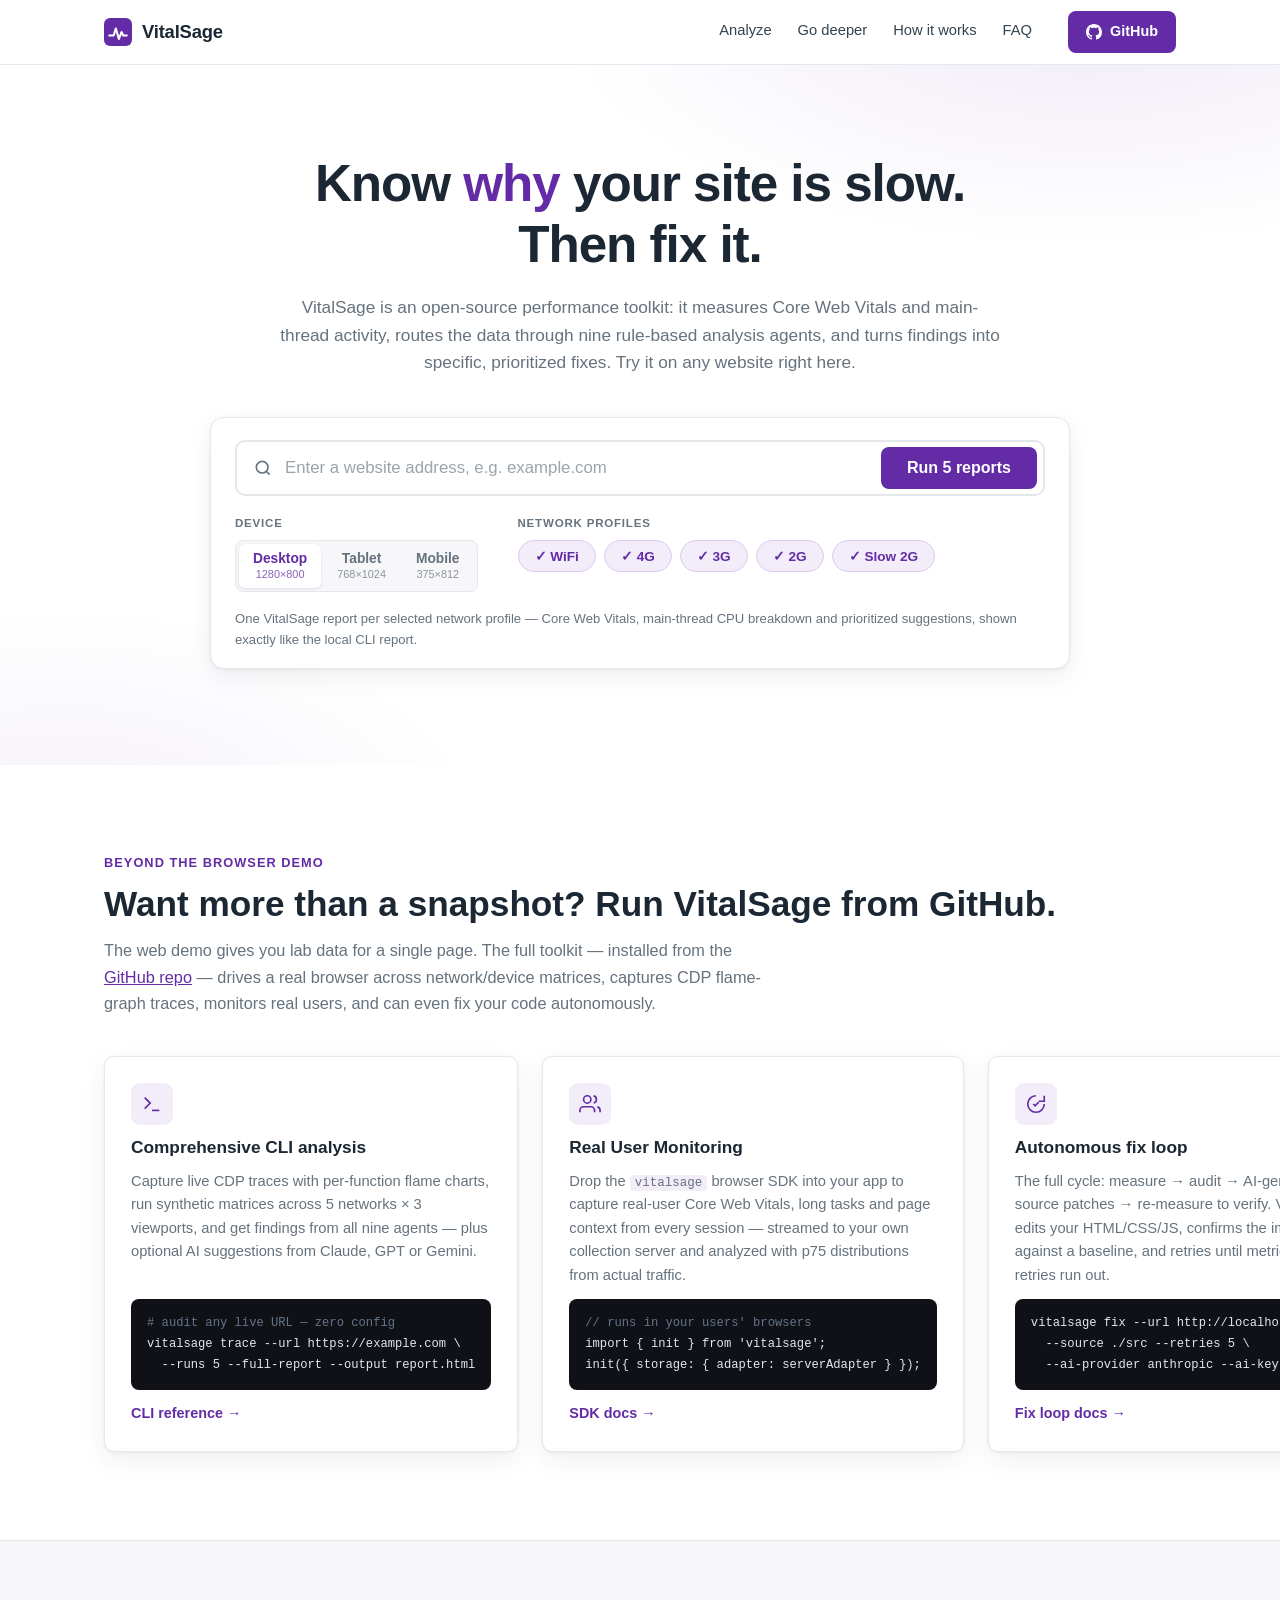
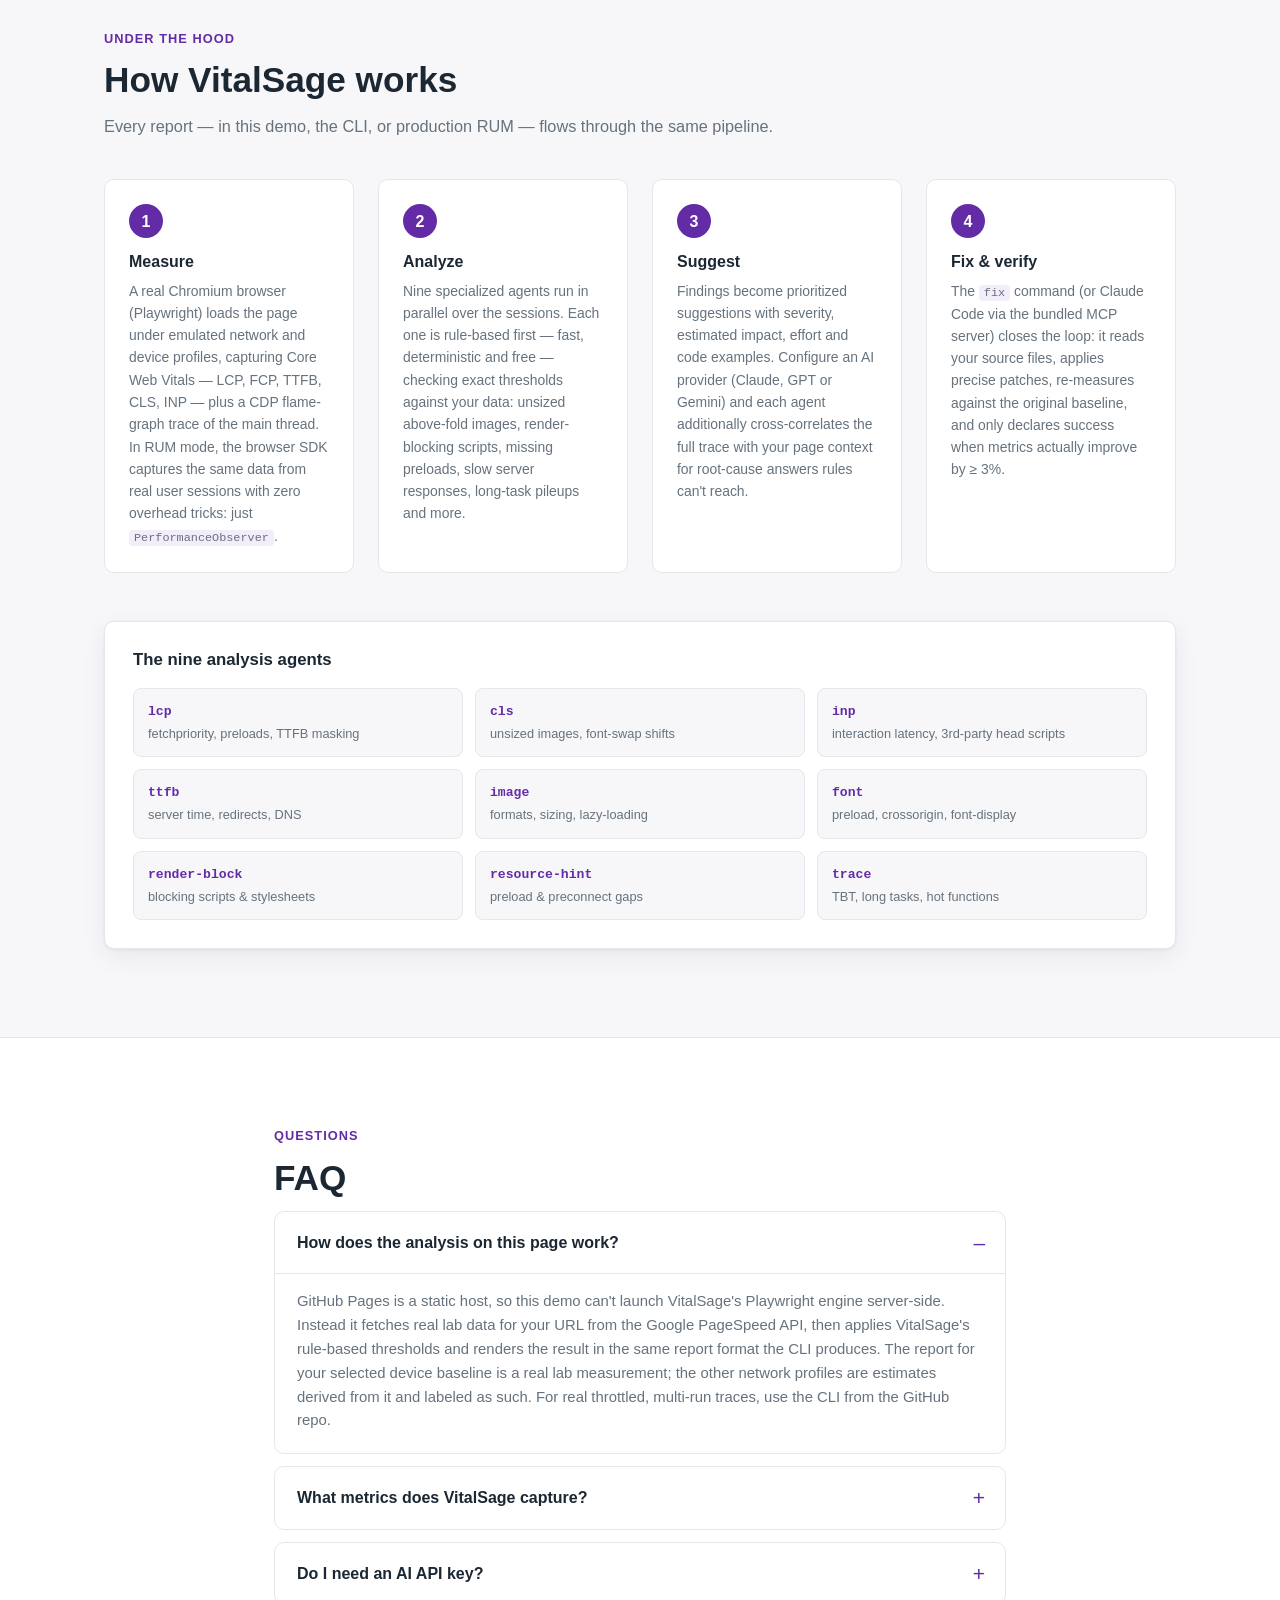
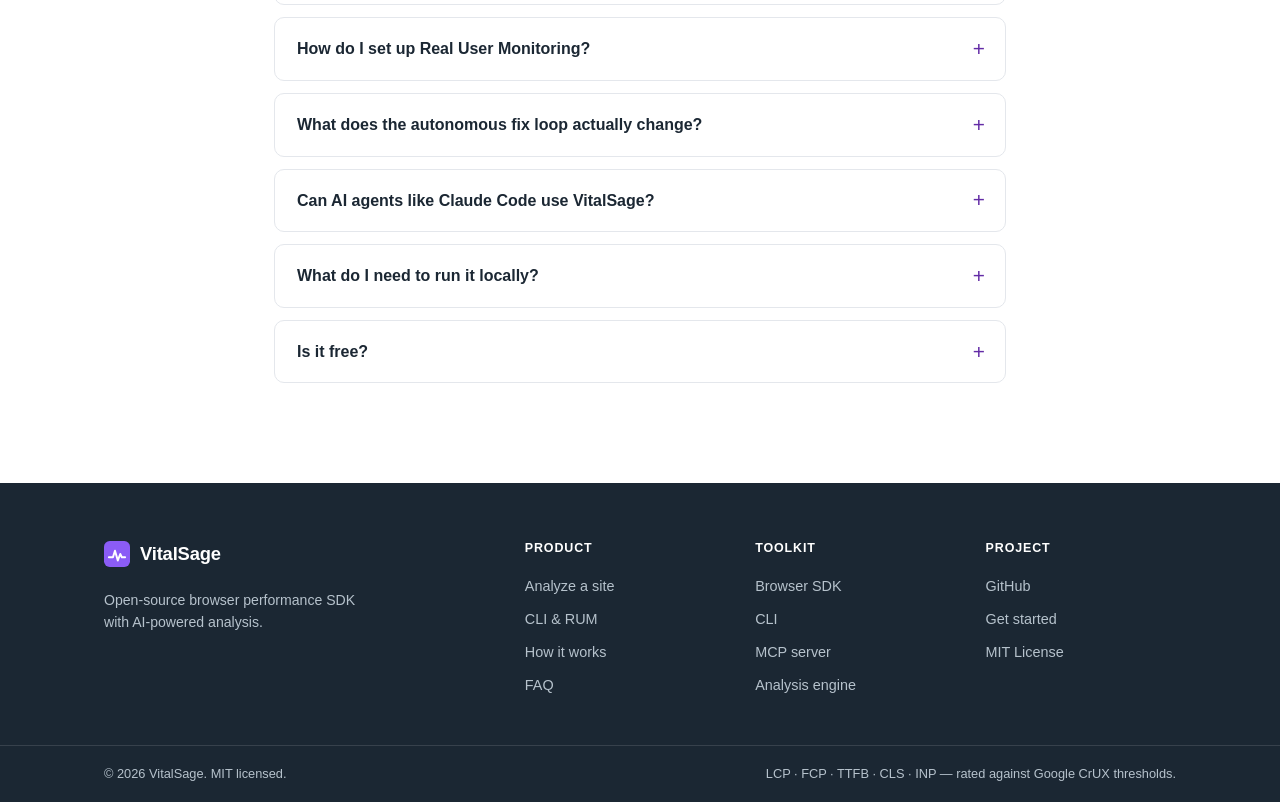
==== index.html @ 7e3baf4f "feat: VitalSage landing page with PageSpeed-powered analyzer and Pages deploy workflow" ====
<!DOCTYPE html>
<html lang="en">
<head>
<meta charset="UTF-8">
<meta name="viewport" content="width=device-width, initial-scale=1">
<title>VitalSage — Open-source performance analysis with AI-powered fixes</title>
<meta name="description" content="Run VitalSage on any website: Core Web Vitals, main-thread analysis and actionable suggestions. Open-source SDK, CLI and autonomous fix loop.">
<link rel="icon" href="data:image/svg+xml,%3Csvg xmlns='http://www.w3.org/2000/svg' viewBox='0 0 32 32'%3E%3Crect width='32' height='32' rx='7' fill='%23632CA6'/%3E%3Cpath d='M6 20 L11 20 L13.5 12 L17 24 L20 16 L22 20 L26 20' stroke='%23fff' stroke-width='2.4' fill='none' stroke-linecap='round' stroke-linejoin='round'/%3E%3C/svg%3E">
<link rel="stylesheet" href="styles.css">
</head>
<body>

<!-- ============ NAV ============ -->
<header class="nav">
  <div class="nav-inner">
    <a href="#top" class="brand">
      <svg viewBox="0 0 32 32" width="28" height="28" aria-hidden="true">
        <rect width="32" height="32" rx="7" fill="#632CA6"/>
        <path d="M6 20 L11 20 L13.5 12 L17 24 L20 16 L22 20 L26 20" stroke="#fff" stroke-width="2.4" fill="none" stroke-linecap="round" stroke-linejoin="round"/>
      </svg>
      <span>VitalSage</span>
    </a>
    <nav class="nav-links">
      <a href="#analyze">Analyze</a>
      <a href="#advanced">Go deeper</a>
      <a href="#how-it-works">How it works</a>
      <a href="#faq">FAQ</a>
    </nav>
    <a class="btn btn-primary nav-cta" href="https://github.com/marinaageeva14/vitalsage" target="_blank" rel="noopener">
      <svg viewBox="0 0 16 16" width="16" height="16" fill="currentColor" aria-hidden="true"><path d="M8 0C3.58 0 0 3.58 0 8c0 3.54 2.29 6.53 5.47 7.59.4.07.55-.17.55-.38 0-.19-.01-.82-.01-1.49-2.01.37-2.53-.49-2.69-.94-.09-.23-.48-.94-.82-1.13-.28-.15-.68-.52-.01-.53.63-.01 1.08.58 1.23.82.72 1.21 1.87.87 2.33.66.07-.52.28-.87.51-1.07-1.78-.2-3.64-.89-3.64-3.95 0-.87.31-1.59.82-2.15-.08-.2-.36-1.02.08-2.12 0 0 .67-.21 2.2.82.64-.18 1.32-.27 2-.27s1.36.09 2 .27c1.53-1.04 2.2-.82 2.2-.82.44 1.1.16 1.92.08 2.12.51.56.82 1.27.82 2.15 0 3.07-1.87 3.75-3.65 3.95.29.25.54.73.54 1.48 0 1.07-.01 1.93-.01 2.2 0 .21.15.46.55.38A8.01 8.01 0 0 0 16 8c0-4.42-3.58-8-8-8z"/></svg>
      GitHub
    </a>
  </div>
</header>

<main id="top">

<!-- ============ HERO / ANALYZE ============ -->
<section class="hero" id="analyze">
  <div class="hero-glow" aria-hidden="true"></div>
  <div class="container">
    <h1>Know <em>why</em> your site is slow.<br>Then fix it.</h1>
    <p class="hero-sub">
      VitalSage is an open-source performance toolkit: it measures Core Web Vitals and main-thread
      activity, routes the data through nine rule-based analysis agents, and turns findings into
      specific, prioritized fixes. Try it on any website right here.
    </p>

    <form class="search-card" id="analyze-form">
      <div class="search-row">
        <svg class="search-icon" viewBox="0 0 24 24" width="20" height="20" fill="none" stroke="currentColor" stroke-width="2" aria-hidden="true"><circle cx="11" cy="11" r="7"/><path d="m20 20-3.5-3.5"/></svg>
        <input type="text" id="url-input" placeholder="Enter a website address, e.g. example.com" autocomplete="url" spellcheck="false" required>
        <button type="submit" class="btn btn-primary btn-lg" id="analyze-btn">Run 5 reports</button>
      </div>

      <div class="config-row">
        <div class="config-group">
          <span class="config-label">Device</span>
          <div class="seg" id="device-seg" role="tablist" aria-label="Device profile">
            <button type="button" class="seg-btn active" data-device="desktop" role="tab" aria-selected="true">Desktop <small>1280×800</small></button>
            <button type="button" class="seg-btn" data-device="tablet" role="tab" aria-selected="false">Tablet <small>768×1024</small></button>
            <button type="button" class="seg-btn" data-device="mobile" role="tab" aria-selected="false">Mobile <small>375×812</small></button>
          </div>
        </div>
        <div class="config-group">
          <span class="config-label">Network profiles</span>
          <div class="chips" id="network-chips">
            <button type="button" class="chip active" data-network="wifi">WiFi</button>
            <button type="button" class="chip active" data-network="4g">4G</button>
            <button type="button" class="chip active" data-network="3g">3G</button>
            <button type="button" class="chip active" data-network="2g">2G</button>
            <button type="button" class="chip active" data-network="slow-2g">Slow 2G</button>
          </div>
        </div>
      </div>
      <p class="search-hint">
        One VitalSage report per selected network profile — Core Web Vitals, main-thread CPU breakdown
        and prioritized suggestions, shown exactly like the local CLI report.
      </p>
    </form>
  </div>
</section>

<!-- ============ GO DEEPER ============ -->
<section class="section" id="advanced">
  <div class="container">
    <p class="kicker">Beyond the browser demo</p>
    <h2>Want more than a snapshot? Run VitalSage from GitHub.</h2>
    <p class="section-sub">
      The web demo gives you lab data for a single page. The full toolkit — installed from the
      <a href="https://github.com/marinaageeva14/vitalsage" target="_blank" rel="noopener">GitHub repo</a> —
      drives a real browser across network/device matrices, captures CDP flame-graph traces, monitors
      real users, and can even fix your code autonomously.
    </p>

    <div class="cards-3">
      <article class="card">
        <div class="card-icon" aria-hidden="true">
          <svg viewBox="0 0 24 24" width="22" height="22" fill="none" stroke="currentColor" stroke-width="1.8"><path d="m4 17 6-6-6-6"/><path d="M12 19h8"/></svg>
        </div>
        <h3>Comprehensive CLI analysis</h3>
        <p>
          Capture live CDP traces with per-function flame charts, run synthetic matrices across
          5 networks × 3 viewports, and get findings from all nine agents — plus optional AI
          suggestions from Claude, GPT or Gemini.
        </p>
        <pre class="snippet"><code><span class="c"># audit any live URL — zero config</span>
vitalsage trace --url https://example.com \
  --runs 5 --full-report --output report.html</code></pre>
        <a class="card-link" href="https://github.com/marinaageeva14/vitalsage#cli--vitalsage" target="_blank" rel="noopener">CLI reference →</a>
      </article>

      <article class="card">
        <div class="card-icon" aria-hidden="true">
          <svg viewBox="0 0 24 24" width="22" height="22" fill="none" stroke="currentColor" stroke-width="1.8"><path d="M17 21v-2a4 4 0 0 0-4-4H5a4 4 0 0 0-4 4v2"/><circle cx="9" cy="7" r="4"/><path d="M23 21v-2a4 4 0 0 0-3-3.87"/><path d="M16 3.13a4 4 0 0 1 0 7.75"/></svg>
        </div>
        <h3>Real User Monitoring</h3>
        <p>
          Drop the <code>vitalsage</code> browser SDK into your app to capture real-user Core Web
          Vitals, long tasks and page context from every session — streamed to your own collection
          server and analyzed with p75 distributions from actual traffic.
        </p>
        <pre class="snippet"><code><span class="c">// runs in your users' browsers</span>
import { init } from 'vitalsage';
init({ storage: { adapter: serverAdapter } });</code></pre>
        <a class="card-link" href="https://github.com/marinaageeva14/vitalsage#browser-sdk--vitalsage" target="_blank" rel="noopener">SDK docs →</a>
      </article>

      <article class="card">
        <div class="card-icon" aria-hidden="true">
          <svg viewBox="0 0 24 24" width="22" height="22" fill="none" stroke="currentColor" stroke-width="1.8"><path d="M21 12a9 9 0 1 1-9-9"/><path d="M21 3v6h-6"/><path d="m9 12 2 2 4-4"/></svg>
        </div>
        <h3>Autonomous fix loop</h3>
        <p>
          The full cycle: measure → audit → AI-generated source patches → re-measure to verify.
          VitalSage edits your HTML/CSS/JS, confirms the improvement against a baseline, and retries
          until metrics move or retries run out.
        </p>
        <pre class="snippet"><code>vitalsage fix --url http://localhost:5173 \
  --source ./src --retries 5 \
  --ai-provider anthropic --ai-key $KEY</code></pre>
        <a class="card-link" href="https://github.com/marinaageeva14/vitalsage#fix" target="_blank" rel="noopener">Fix loop docs →</a>
      </article>
    </div>
  </div>
</section>

<!-- ============ HOW IT WORKS ============ -->
<section class="section section-alt" id="how-it-works">
  <div class="container">
    <p class="kicker">Under the hood</p>
    <h2>How VitalSage works</h2>
    <p class="section-sub">
      Every report — in this demo, the CLI, or production RUM — flows through the same pipeline.
    </p>

    <div class="steps">
      <div class="step">
        <div class="step-num">1</div>
        <h3>Measure</h3>
        <p>
          A real Chromium browser (Playwright) loads the page under emulated network and device
          profiles, capturing Core Web Vitals — LCP, FCP, TTFB, CLS, INP — plus a CDP flame-graph
          trace of the main thread. In RUM mode, the browser SDK captures the same data from real
          user sessions with zero overhead tricks: just <code>PerformanceObserver</code>.
        </p>
      </div>
      <div class="step">
        <div class="step-num">2</div>
        <h3>Analyze</h3>
        <p>
          Nine specialized agents run in parallel over the sessions. Each one is rule-based first —
          fast, deterministic and free — checking exact thresholds against your data: unsized
          above-fold images, render-blocking scripts, missing preloads, slow server responses,
          long-task pileups and more.
        </p>
      </div>
      <div class="step">
        <div class="step-num">3</div>
        <h3>Suggest</h3>
        <p>
          Findings become prioritized suggestions with severity, estimated impact, effort and code
          examples. Configure an AI provider (Claude, GPT or Gemini) and each agent additionally
          cross-correlates the full trace with your page context for root-cause answers rules can't
          reach.
        </p>
      </div>
      <div class="step">
        <div class="step-num">4</div>
        <h3>Fix &amp; verify</h3>
        <p>
          The <code>fix</code> command (or Claude Code via the bundled MCP server) closes the loop:
          it reads your source files, applies precise patches, re-measures against the original
          baseline, and only declares success when metrics actually improve by ≥ 3%.
        </p>
      </div>
    </div>

    <div class="agents-panel">
      <h3>The nine analysis agents</h3>
      <div class="agents-grid">
        <div class="agent"><b>lcp</b><span>fetchpriority, preloads, TTFB masking</span></div>
        <div class="agent"><b>cls</b><span>unsized images, font-swap shifts</span></div>
        <div class="agent"><b>inp</b><span>interaction latency, 3rd-party head scripts</span></div>
        <div class="agent"><b>ttfb</b><span>server time, redirects, DNS</span></div>
        <div class="agent"><b>image</b><span>formats, sizing, lazy-loading</span></div>
        <div class="agent"><b>font</b><span>preload, crossorigin, font-display</span></div>
        <div class="agent"><b>render-block</b><span>blocking scripts &amp; stylesheets</span></div>
        <div class="agent"><b>resource-hint</b><span>preload &amp; preconnect gaps</span></div>
        <div class="agent"><b>trace</b><span>TBT, long tasks, hot functions</span></div>
      </div>
    </div>
  </div>
</section>

<!-- ============ FAQ ============ -->
<section class="section" id="faq">
  <div class="container container-narrow">
    <p class="kicker">Questions</p>
    <h2>FAQ</h2>

    <details class="faq-item" open>
      <summary>How does the analysis on this page work?</summary>
      <p>
        GitHub Pages is a static host, so this demo can't launch VitalSage's Playwright engine
        server-side. Instead it fetches real lab data for your URL from the Google PageSpeed API,
        then applies VitalSage's rule-based thresholds and renders the result in the same report
        format the CLI produces. The report for your selected device baseline is a real lab
        measurement; the other network profiles are estimates derived from it and labeled as such.
        For real throttled, multi-run traces, use the CLI from the GitHub repo.
      </p>
    </details>

    <details class="faq-item">
      <summary>What metrics does VitalSage capture?</summary>
      <p>
        All Core Web Vitals — LCP, FCP, TTFB, CLS and INP — rated against Google CrUX thresholds,
        plus main-thread trace metrics: Total Blocking Time, long-task counts, JS execute/compile
        time, rendering time, forced layouts, style recalcs, DOM node counts, JS heap and (with
        <code>--full-report</code>) a per-function CPU flame chart.
      </p>
    </details>

    <details class="faq-item">
      <summary>Do I need an AI API key?</summary>
      <p>
        No. VitalSage works fully without an LLM — the nine agents are rule-based and produce
        data-driven findings on their own. An API key (Anthropic, OpenAI or Gemini, or any
        OpenAI-compatible endpoint) is optional and adds deeper, cross-correlated suggestions plus
        the autonomous <code>fix</code> loop.
      </p>
    </details>

    <details class="faq-item">
      <summary>How do I set up Real User Monitoring?</summary>
      <p>
        Install the <code>vitalsage</code> npm package, call <code>init()</code> with a storage
        adapter that posts interactions to your collection server (a reference Express + SQLite
        server ships in the repo), and query <code>/api/audit</code> for streaming analysis of real
        traffic. The README has copy-paste integrations for vanilla JS, React and Next.js.
      </p>
    </details>

    <details class="faq-item">
      <summary>What does the autonomous fix loop actually change?</summary>
      <p>
        <code>vitalsage fix</code> reads your source directory, asks the AI for precise
        search/replace patches targeting the top-priority finding, applies them, and re-measures the
        page against a pre-change baseline. Safety rails: max 5 patches per attempt, capped file
        reading, a required <code>--retries</code> budget, and a 3% improvement threshold so
        measurement noise never counts as success.
      </p>
    </details>

    <details class="faq-item">
      <summary>Can AI agents like Claude Code use VitalSage?</summary>
      <p>
        Yes — the repo ships an MCP server (<code>vitalsage-mcp</code>) exposing six tools:
        measure, analyze, real-user data fetch, before/after comparison, full route audit and a DOM
        inspector. Point Claude Code at a URL and it will loop measure → analyze → edit code →
        verify on its own.
      </p>
    </details>

    <details class="faq-item">
      <summary>What do I need to run it locally?</summary>
      <p>
        Node.js 20–22 and pnpm ≥ 9. Clone the repo, <code>pnpm install &amp;&amp; pnpm build</code>,
        and either use your installed Chrome/Edge (automatic fallback) or download the bundled
        Chromium. Pages behind login work too, via <code>--browser-channel chrome</code> with a
        persistent profile.
      </p>
    </details>

    <details class="faq-item">
      <summary>Is it free?</summary>
      <p>
        Yes — VitalSage is fully open source under the MIT license. The only optional cost is your
        own AI provider key if you enable AI-enhanced suggestions or the fix loop.
      </p>
    </details>
  </div>
</section>

</main>

<!-- ============ FOOTER ============ -->
<footer class="footer">
  <div class="container footer-grid">
    <div class="footer-brand">
      <a href="#top" class="brand brand-light">
        <svg viewBox="0 0 32 32" width="26" height="26" aria-hidden="true">
          <rect width="32" height="32" rx="7" fill="#8b5cf6"/>
          <path d="M6 20 L11 20 L13.5 12 L17 24 L20 16 L22 20 L26 20" stroke="#fff" stroke-width="2.4" fill="none" stroke-linecap="round" stroke-linejoin="round"/>
        </svg>
        <span>VitalSage</span>
      </a>
      <p>Open-source browser performance SDK with AI-powered analysis.</p>
    </div>
    <div class="footer-col">
      <h4>Product</h4>
      <a href="#analyze">Analyze a site</a>
      <a href="#advanced">CLI &amp; RUM</a>
      <a href="#how-it-works">How it works</a>
      <a href="#faq">FAQ</a>
    </div>
    <div class="footer-col">
      <h4>Toolkit</h4>
      <a href="https://github.com/marinaageeva14/vitalsage#browser-sdk--vitalsage" target="_blank" rel="noopener">Browser SDK</a>
      <a href="https://github.com/marinaageeva14/vitalsage#cli--vitalsage" target="_blank" rel="noopener">CLI</a>
      <a href="https://github.com/marinaageeva14/vitalsage#mcp-server--vitalsage-mcp" target="_blank" rel="noopener">MCP server</a>
      <a href="https://github.com/marinaageeva14/vitalsage#analysis-engine--vitalsage-analysis" target="_blank" rel="noopener">Analysis engine</a>
    </div>
    <div class="footer-col">
      <h4>Project</h4>
      <a href="https://github.com/marinaageeva14/vitalsage" target="_blank" rel="noopener">GitHub</a>
      <a href="https://github.com/marinaageeva14/vitalsage#get-started" target="_blank" rel="noopener">Get started</a>
      <a href="https://github.com/marinaageeva14/vitalsage/blob/main/LICENSE" target="_blank" rel="noopener">MIT License</a>
    </div>
  </div>
  <div class="footer-bottom">
    <div class="container">
      <span>© 2026 VitalSage. MIT licensed.</span>
      <span>LCP · FCP · TTFB · CLS · INP — rated against Google CrUX thresholds.</span>
    </div>
  </div>
</footer>

<!-- ============ REPORT MODAL ============ -->
<div class="modal-overlay" id="report-modal" hidden>
  <div class="modal" role="dialog" aria-modal="true" aria-labelledby="modal-title">
    <div class="modal-head">
      <div>
        <div class="modal-title" id="modal-title">VitalSage Analysis Report</div>
        <div class="modal-sub" id="modal-sub"></div>
      </div>
      <button class="modal-close" id="modal-close" aria-label="Close report">&times;</button>
    </div>
    <div class="modal-tabs" id="modal-tabs" hidden></div>
    <div class="modal-body" id="modal-body"></div>
  </div>
</div>

<script src="config.js"></script>
<script src="app.js"></script>
</body>
</html>
---- styles.css ----
/* ============================================================
   VitalSage landing — Datadog-inspired: white base, purple
   primary (#632CA6), dark navy footer, clean cards.
   ============================================================ */

:root {
  --purple:        #632CA6;
  --purple-hover:  #55238f;
  --purple-soft:   #f3edfa;
  --purple-border: #dcc9f2;
  --ink:           #1b2733;
  --text:          #33434f;
  --muted:         #66727d;
  --bg:            #ffffff;
  --bg-alt:        #f7f7fa;
  --border:        #e4e7ec;
  --navy:          #1b2733;
  --good:          #22c55e;
  --warn:          #f59e0b;
  --crit:          #ef4444;
  --radius:        10px;
  --shadow:        0 1px 3px rgba(27, 39, 51, 0.06), 0 8px 24px rgba(27, 39, 51, 0.07);
  --font: "Inter", -apple-system, BlinkMacSystemFont, "Segoe UI", Roboto, Helvetica, Arial, sans-serif;
  --mono: "JetBrains Mono", "SF Mono", "Fira Code", Menlo, Consolas, monospace;
}

*, *::before, *::after { box-sizing: border-box; margin: 0; padding: 0; }

html { scroll-behavior: smooth; }

body {
  font-family: var(--font);
  color: var(--text);
  background: var(--bg);
  line-height: 1.6;
  -webkit-font-smoothing: antialiased;
}

section[id], main[id] { scroll-margin-top: 76px; }

.container { max-width: 1120px; margin: 0 auto; padding: 0 24px; }
.container-narrow { max-width: 780px; }

h1, h2, h3 { color: var(--ink); line-height: 1.2; font-weight: 700; }
h2 { font-size: clamp(1.6rem, 3vw, 2.2rem); margin-bottom: 12px; }
a { color: var(--purple); }

code {
  font-family: var(--mono);
  font-size: 0.85em;
  background: var(--purple-soft);
  border-radius: 4px;
  padding: 1px 5px;
}

.kicker {
  color: var(--purple);
  font-weight: 700;
  font-size: 0.8rem;
  text-transform: uppercase;
  letter-spacing: 0.08em;
  margin-bottom: 10px;
}

.section-sub { max-width: 680px; color: var(--muted); margin-bottom: 40px; font-size: 1.02rem; }

/* ---------- buttons ---------- */
.btn {
  display: inline-flex;
  align-items: center;
  gap: 8px;
  border: none;
  border-radius: 8px;
  font-family: inherit;
  font-weight: 600;
  font-size: 0.9rem;
  padding: 9px 18px;
  cursor: pointer;
  text-decoration: none;
  transition: background 0.15s ease, transform 0.1s ease;
  white-space: nowrap;
}
.btn-primary { background: var(--purple); color: #fff; }
.btn-primary:hover { background: var(--purple-hover); }
.btn-primary:disabled { opacity: 0.55; cursor: wait; }
.btn-lg { padding: 12px 26px; font-size: 1rem; }

/* ---------- nav ---------- */
.nav {
  position: sticky;
  top: 0;
  z-index: 100;
  background: rgba(255, 255, 255, 0.92);
  backdrop-filter: blur(10px);
  border-bottom: 1px solid var(--border);
}
.nav-inner {
  max-width: 1120px;
  margin: 0 auto;
  padding: 0 24px;
  height: 64px;
  display: flex;
  align-items: center;
  gap: 32px;
}
.brand {
  display: inline-flex;
  align-items: center;
  gap: 10px;
  font-weight: 800;
  font-size: 1.15rem;
  color: var(--ink);
  text-decoration: none;
  letter-spacing: -0.01em;
}
.nav-links { display: flex; gap: 26px; margin-left: auto; }
.nav-links a {
  color: var(--text);
  text-decoration: none;
  font-weight: 500;
  font-size: 0.92rem;
  padding: 4px 0;
  border-bottom: 2px solid transparent;
  transition: color 0.15s ease, border-color 0.15s ease;
}
.nav-links a:hover { color: var(--purple); border-bottom-color: var(--purple); }
.nav-cta { margin-left: 4px; }

/* ---------- hero ---------- */
.hero {
  position: relative;
  overflow: hidden;
  padding: 88px 0 96px;
  background:
    radial-gradient(900px 420px at 85% -10%, rgba(99, 44, 166, 0.10), transparent 60%),
    radial-gradient(700px 380px at 5% 110%, rgba(99, 44, 166, 0.07), transparent 60%),
    var(--bg);
  text-align: center;
}
.hero h1 {
  font-size: clamp(2rem, 5vw, 3.2rem);
  letter-spacing: -0.02em;
  margin-bottom: 18px;
}
.hero h1 em { font-style: normal; color: var(--purple); }
.hero-sub {
  max-width: 720px;
  margin: 0 auto 40px;
  color: var(--muted);
  font-size: 1.08rem;
}

.search-card {
  max-width: 860px;
  margin: 0 auto;
  background: #fff;
  border: 1px solid var(--border);
  border-radius: 14px;
  box-shadow: var(--shadow);
  padding: 22px 24px 18px;
  text-align: left;
}
.search-row {
  display: flex;
  align-items: center;
  gap: 12px;
  border: 2px solid var(--border);
  border-radius: 10px;
  padding: 4px 6px 4px 16px;
  transition: border-color 0.15s ease, box-shadow 0.15s ease;
}
.search-row:focus-within {
  border-color: var(--purple);
  box-shadow: 0 0 0 4px rgba(99, 44, 166, 0.12);
}
.search-icon { color: var(--muted); flex-shrink: 0; }
#url-input {
  flex: 1;
  min-width: 0;
  border: none;
  outline: none;
  font-family: inherit;
  font-size: 1.05rem;
  color: var(--ink);
  padding: 12px 0;
  background: transparent;
}
#url-input::placeholder { color: #9aa4ad; }

.config-row {
  display: flex;
  flex-wrap: wrap;
  gap: 20px 40px;
  margin-top: 18px;
}
.config-group { display: flex; flex-direction: column; gap: 8px; }
.config-label {
  font-size: 0.72rem;
  font-weight: 700;
  text-transform: uppercase;
  letter-spacing: 0.07em;
  color: var(--muted);
}

.seg {
  display: inline-flex;
  background: var(--bg-alt);
  border: 1px solid var(--border);
  border-radius: 8px;
  padding: 3px;
  gap: 2px;
}
.seg-btn {
  border: none;
  background: transparent;
  font-family: inherit;
  font-size: 0.86rem;
  font-weight: 600;
  color: var(--muted);
  padding: 7px 14px;
  border-radius: 6px;
  cursor: pointer;
  display: flex;
  flex-direction: column;
  align-items: center;
  line-height: 1.2;
  transition: background 0.15s ease, color 0.15s ease;
}
.seg-btn small { font-weight: 400; font-size: 0.68rem; opacity: 0.75; }
.seg-btn:hover { color: var(--ink); }
.seg-btn.active { background: #fff; color: var(--purple); box-shadow: 0 1px 3px rgba(27,39,51,0.12); }

.chips { display: flex; flex-wrap: wrap; gap: 8px; }
.chip {
  border: 1px solid var(--border);
  background: #fff;
  font-family: inherit;
  font-size: 0.85rem;
  font-weight: 600;
  color: var(--muted);
  border-radius: 999px;
  padding: 7px 16px;
  cursor: pointer;
  transition: all 0.15s ease;
}
.chip:hover { border-color: var(--purple-border); color: var(--purple); }
.chip.active {
  background: var(--purple-soft);
  border-color: var(--purple-border);
  color: var(--purple);
}
.chip.active::before { content: "✓ "; }

.search-hint {
  margin-top: 16px;
  font-size: 0.82rem;
  color: var(--muted);
}

/* ---------- sections ---------- */
.section { padding: 88px 0; }
.section-alt { background: var(--bg-alt); border-top: 1px solid var(--border); border-bottom: 1px solid var(--border); }

.cards-3 {
  display: grid;
  grid-template-columns: repeat(3, 1fr);
  gap: 24px;
}
.card {
  background: #fff;
  border: 1px solid var(--border);
  border-radius: var(--radius);
  box-shadow: var(--shadow);
  padding: 26px;
  display: flex;
  flex-direction: column;
  gap: 12px;
  transition: transform 0.15s ease, box-shadow 0.15s ease;
}
.card:hover { transform: translateY(-3px); box-shadow: 0 4px 6px rgba(27,39,51,0.06), 0 14px 34px rgba(27,39,51,0.1); }
.card h3 { font-size: 1.08rem; }
.card p { font-size: 0.92rem; color: var(--muted); flex: 1; }
.card-icon {
  width: 42px; height: 42px;
  border-radius: 9px;
  background: var(--purple-soft);
  color: var(--purple);
  display: flex; align-items: center; justify-content: center;
}
.card-link { font-weight: 600; font-size: 0.9rem; text-decoration: none; }
.card-link:hover { text-decoration: underline; }

.snippet {
  background: #0f1117;
  border-radius: 8px;
  padding: 14px 16px;
  overflow-x: auto;
}
.snippet code {
  background: none;
  padding: 0;
  font-family: var(--mono);
  font-size: 0.76rem;
  color: #e2e8f0;
  white-space: pre;
}
.snippet .c { color: #64748b; }

/* ---------- how it works ---------- */
.steps {
  display: grid;
  grid-template-columns: repeat(4, 1fr);
  gap: 24px;
  margin-bottom: 48px;
}
.step {
  background: #fff;
  border: 1px solid var(--border);
  border-radius: var(--radius);
  padding: 24px;
}
.step-num {
  width: 34px; height: 34px;
  border-radius: 50%;
  background: var(--purple);
  color: #fff;
  font-weight: 700;
  display: flex; align-items: center; justify-content: center;
  margin-bottom: 14px;
}
.step h3 { font-size: 1rem; margin-bottom: 8px; }
.step p { font-size: 0.87rem; color: var(--muted); }

.agents-panel {
  background: #fff;
  border: 1px solid var(--border);
  border-radius: var(--radius);
  padding: 28px;
  box-shadow: var(--shadow);
}
.agents-panel h3 { font-size: 1.05rem; margin-bottom: 18px; }
.agents-grid {
  display: grid;
  grid-template-columns: repeat(3, 1fr);
  gap: 12px;
}
.agent {
  background: var(--bg-alt);
  border: 1px solid var(--border);
  border-radius: 8px;
  padding: 12px 14px;
  display: flex;
  flex-direction: column;
  gap: 2px;
}
.agent b { font-family: var(--mono); font-size: 0.82rem; color: var(--purple); }
.agent span { font-size: 0.8rem; color: var(--muted); }

/* ---------- FAQ ---------- */
.faq-item {
  border: 1px solid var(--border);
  border-radius: var(--radius);
  background: #fff;
  margin-bottom: 12px;
  overflow: hidden;
}
.faq-item summary {
  cursor: pointer;
  list-style: none;
  font-weight: 600;
  color: var(--ink);
  padding: 18px 22px;
  position: relative;
  padding-right: 48px;
}
.faq-item summary::-webkit-details-marker { display: none; }
.faq-item summary::after {
  content: "+";
  position: absolute;
  right: 20px;
  top: 50%;
  transform: translateY(-50%);
  font-size: 1.3rem;
  font-weight: 400;
  color: var(--purple);
}
.faq-item[open] summary::after { content: "–"; }
.faq-item[open] summary { border-bottom: 1px solid var(--border); }
.faq-item p { padding: 16px 22px 20px; font-size: 0.93rem; color: var(--muted); }

/* ---------- footer ---------- */
.footer { background: var(--navy); color: #b6c2cc; }
.footer-grid {
  display: grid;
  grid-template-columns: 2fr 1fr 1fr 1fr;
  gap: 40px;
  padding-top: 56px;
  padding-bottom: 48px;
}
.brand-light { color: #fff; }
.footer-brand p { font-size: 0.88rem; margin-top: 14px; max-width: 280px; }
.footer-col { display: flex; flex-direction: column; gap: 10px; }
.footer-col h4 {
  color: #fff;
  font-size: 0.78rem;
  text-transform: uppercase;
  letter-spacing: 0.07em;
  margin-bottom: 6px;
}
.footer-col a { color: #b6c2cc; text-decoration: none; font-size: 0.9rem; }
.footer-col a:hover { color: #fff; }
.footer-bottom { border-top: 1px solid rgba(255,255,255,0.12); padding: 18px 0; font-size: 0.8rem; }
.footer-bottom .container { display: flex; justify-content: space-between; flex-wrap: wrap; gap: 8px; }

/* ============================================================
   REPORT MODAL — dark theme, mirrors the local CLI HTML report
   ============================================================ */
.modal-overlay {
  position: fixed;
  inset: 0;
  z-index: 200;
  background: rgba(15, 17, 23, 0.66);
  backdrop-filter: blur(4px);
  display: flex;
  align-items: center;
  justify-content: center;
  padding: 24px;
}
.modal-overlay[hidden] { display: none; }

.modal {
  background: #0f1117;
  color: #e2e8f0;
  width: min(960px, 100%);
  max-height: calc(100vh - 48px);
  border-radius: 14px;
  border: 1px solid #2d3748;
  display: flex;
  flex-direction: column;
  overflow: hidden;
  box-shadow: 0 24px 80px rgba(0, 0, 0, 0.5);
}
.modal-head {
  display: flex;
  align-items: flex-start;
  justify-content: space-between;
  gap: 16px;
  padding: 20px 24px 16px;
  border-bottom: 1px solid #2d3748;
}
.modal-title { font-size: 1.15rem; font-weight: 700; color: #f8fafc; }
.modal-sub { font-size: 0.82rem; color: #64748b; margin-top: 3px; word-break: break-all; }
.modal-close {
  background: none;
  border: none;
  color: #94a3b8;
  font-size: 1.8rem;
  line-height: 1;
  cursor: pointer;
  padding: 2px 8px;
  border-radius: 6px;
}
.modal-close:hover { color: #fff; background: #1e2130; }

.modal-tabs {
  display: flex;
  gap: 4px;
  padding: 12px 24px 0;
  border-bottom: 1px solid #2d3748;
  overflow-x: auto;
}
.rtab {
  background: none;
  border: none;
  border-bottom: 2px solid transparent;
  color: #94a3b8;
  font-family: inherit;
  font-size: 0.85rem;
  font-weight: 600;
  padding: 8px 14px 10px;
  cursor: pointer;
  white-space: nowrap;
}
.rtab:hover { color: #e2e8f0; }
.rtab.active { color: #a78bfa; border-bottom-color: #8b5cf6; }
.rtab .rtab-note { display: block; font-size: 0.64rem; font-weight: 400; color: #64748b; }

.modal-body { overflow-y: auto; padding: 20px 24px 28px; }

/* loading state */
.loading-wrap { text-align: center; padding: 70px 20px; }
.spinner {
  width: 44px; height: 44px;
  margin: 0 auto 22px;
  border: 4px solid #2d3748;
  border-top-color: #8b5cf6;
  border-radius: 50%;
  animation: spin 0.9s linear infinite;
}
@keyframes spin { to { transform: rotate(360deg); } }
.loading-status { color: #e2e8f0; font-weight: 600; margin-bottom: 6px; }
.loading-detail { color: #64748b; font-size: 0.84rem; }

/* error state */
.error-wrap { text-align: center; padding: 60px 24px; }
.error-wrap h3 { color: #f87171; margin-bottom: 10px; font-size: 1.05rem; }
.error-wrap p { color: #94a3b8; font-size: 0.9rem; max-width: 520px; margin: 0 auto 8px; }
.error-wrap code { background: #1e2130; color: #e2e8f0; }

.key-row {
  display: flex;
  gap: 10px;
  justify-content: center;
  flex-wrap: wrap;
  margin: 14px auto 4px;
  max-width: 520px;
}
.key-row input {
  flex: 1;
  min-width: 220px;
  background: #1e2130;
  border: 1px solid #2d3748;
  border-radius: 8px;
  color: #e2e8f0;
  font-family: var(--mono);
  font-size: 0.82rem;
  padding: 10px 12px;
  outline: none;
}
.key-row input:focus { border-color: #8b5cf6; }

.btn-ghost {
  background: transparent;
  border: 1px solid #2d3748;
  color: #cbd5e1;
}
.btn-ghost:hover { border-color: #8b5cf6; color: #fff; background: rgba(139, 92, 246, 0.1); }

/* report content — class names mirror agent/analysis report-generator */
.report-note {
  font-size: 0.78rem;
  color: #94a3b8;
  background: #1e2130;
  border: 1px solid #2d3748;
  border-radius: 6px;
  padding: 8px 12px;
  margin-bottom: 18px;
}
.report-note a { color: #a78bfa; }
.route-meta { font-size: 0.8rem; color: #64748b; margin-bottom: 16px; }

.distributions { display: flex; flex-wrap: wrap; gap: 12px; margin-bottom: 20px; }
.dist-card {
  background: #161b27;
  border: 1px solid #2d3748;
  border-radius: 6px;
  padding: 10px 14px;
  min-width: 118px;
  flex: 1;
}
.dist-metric { font-size: 0.72rem; font-weight: 600; text-transform: uppercase; letter-spacing: 0.05em; color: #94a3b8; }
.dist-p75 { font-size: 1.15rem; font-weight: 700; margin: 2px 0; }
.dist-rating { font-size: 0.68rem; padding: 2px 7px; border-radius: 9999px; display: inline-block; color: #fff; white-space: nowrap; }
.dist-est { font-size: 0.64rem; color: #64748b; margin-top: 4px; }

.trace-layout { display: flex; gap: 20px; margin-bottom: 20px; align-items: flex-start; flex-wrap: wrap; }
.screenshot-wrap { flex: 0 0 auto; }
.page-screenshot { width: 300px; max-width: 100%; border-radius: 6px; border: 1px solid #2d3748; display: block; }

.trace-panel { flex: 1 1 300px; background: #161b27; border: 1px solid #2d3748; border-radius: 6px; padding: 14px; }
.trace-panel-title { font-size: 0.72rem; font-weight: 700; text-transform: uppercase; letter-spacing: 0.05em; color: #94a3b8; margin-bottom: 4px; }
.trace-panel-caption { font-size: 0.7rem; color: #64748b; margin-bottom: 12px; }
.trace-bar-row { display: flex; align-items: center; gap: 8px; margin-bottom: 8px; font-size: 0.8rem; }
.trace-bar-label { width: 82px; color: #94a3b8; flex-shrink: 0; }
.trace-bar-track { flex: 1; background: #1e2130; border-radius: 3px; height: 8px; overflow: hidden; }
.trace-bar-fill { height: 100%; border-radius: 3px; }
.trace-bar-value { width: 74px; text-align: right; flex-shrink: 0; font-variant-numeric: tabular-nums; }
.trace-kv { display: flex; justify-content: space-between; font-size: 0.8rem; padding: 3px 0; border-bottom: 1px solid #1e2130; }
.trace-kv:last-child { border-bottom: none; }
.trace-kv-label { color: #94a3b8; }
.trace-kv-value { font-variant-numeric: tabular-nums; }

.good { color: #22c55e; }
.warn { color: #f59e0b; }
.crit { color: #ef4444; }
.dim  { color: #64748b; }

.suggestions-title { font-size: 0.95rem; font-weight: 600; color: #f8fafc; margin-bottom: 10px; }
.suggestions { display: flex; flex-direction: column; gap: 12px; }
.suggestion { background: #161b27; border-left: 3px solid; border-radius: 6px; padding: 12px 16px; }
.suggestion-header { display: flex; align-items: center; gap: 8px; margin-bottom: 6px; flex-wrap: wrap; }
.severity-badge { font-size: 0.66rem; font-weight: 700; text-transform: uppercase; padding: 2px 7px; border-radius: 9999px; color: #fff; }
.agent-badge { font-size: 0.66rem; font-family: var(--mono); color: #a78bfa; background: rgba(139, 92, 246, 0.12); padding: 2px 7px; border-radius: 9999px; }
.suggestion-title { font-weight: 600; color: #f1f5f9; font-size: 0.9rem; }
.suggestion-detail { font-size: 0.82rem; color: #94a3b8; margin-bottom: 8px; }
.suggestion-meta { font-size: 0.73rem; color: #64748b; display: flex; gap: 12px; flex-wrap: wrap; }
.learn-more { font-size: 0.78rem; color: #a78bfa; text-decoration: none; margin-top: 6px; display: inline-block; }
.learn-more:hover { text-decoration: underline; }
.no-suggestions { color: #22c55e; font-size: 0.88rem; background: #161b27; border: 1px solid #2d3748; border-radius: 6px; padding: 14px 16px; }

.report-cta {
  margin-top: 22px;
  padding: 14px 16px;
  background: rgba(139, 92, 246, 0.08);
  border: 1px solid rgba(139, 92, 246, 0.3);
  border-radius: 8px;
  font-size: 0.82rem;
  color: #cbd5e1;
}
.report-cta a { color: #a78bfa; font-weight: 600; }
.report-cta code { background: #1e2130; color: #e2e8f0; font-size: 0.78rem; }

/* ---------- responsive ---------- */
@media (max-width: 920px) {
  .cards-3 { grid-template-columns: 1fr; }
  .steps { grid-template-columns: repeat(2, 1fr); }
  .agents-grid { grid-template-columns: repeat(2, 1fr); }
  .footer-grid { grid-template-columns: 1fr 1fr; }
}
@media (max-width: 640px) {
  .nav-links { display: none; }
  .hero { padding: 56px 0 64px; }
  .search-row { flex-wrap: wrap; padding: 10px 12px; }
  .search-row .btn { width: 100%; justify-content: center; }
  .steps { grid-template-columns: 1fr; }
  .agents-grid { grid-template-columns: 1fr; }
  .footer-grid { grid-template-columns: 1fr; }
  .section { padding: 60px 0; }
  .modal-overlay { padding: 10px; }
}
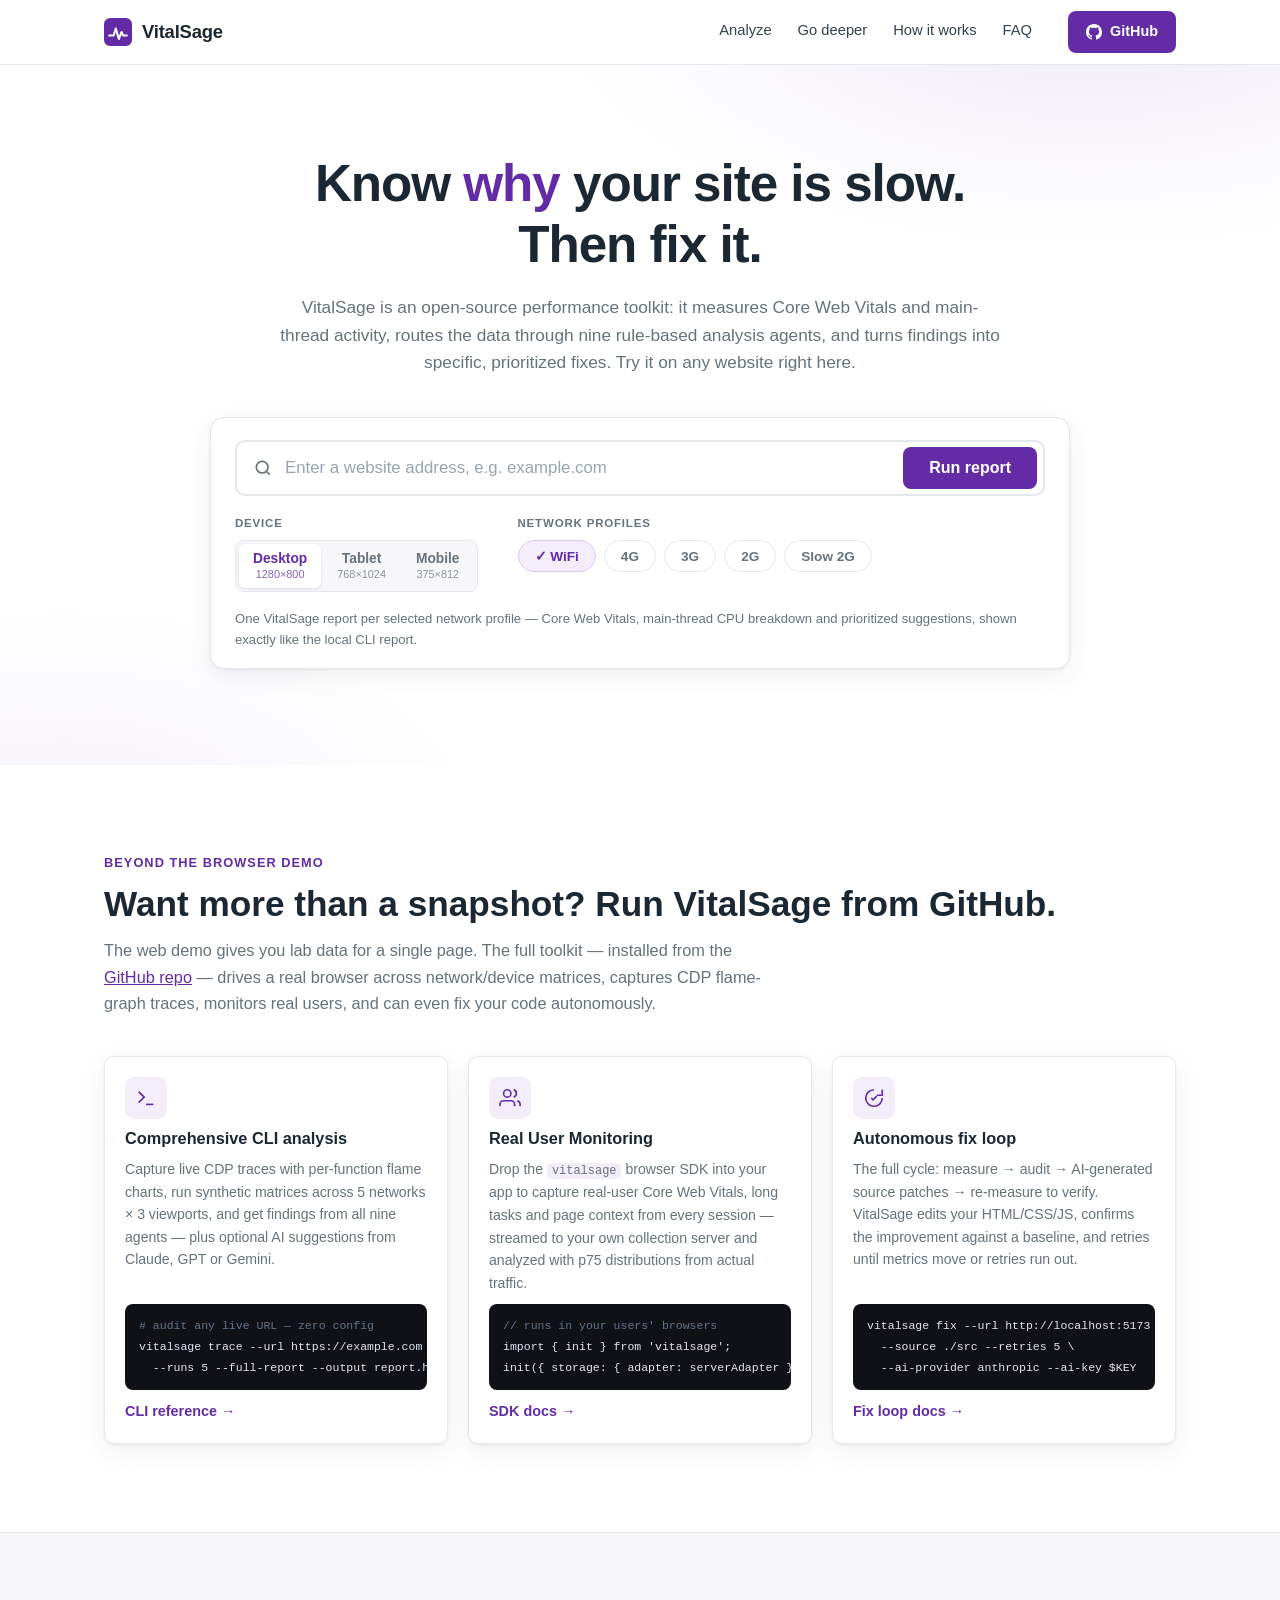
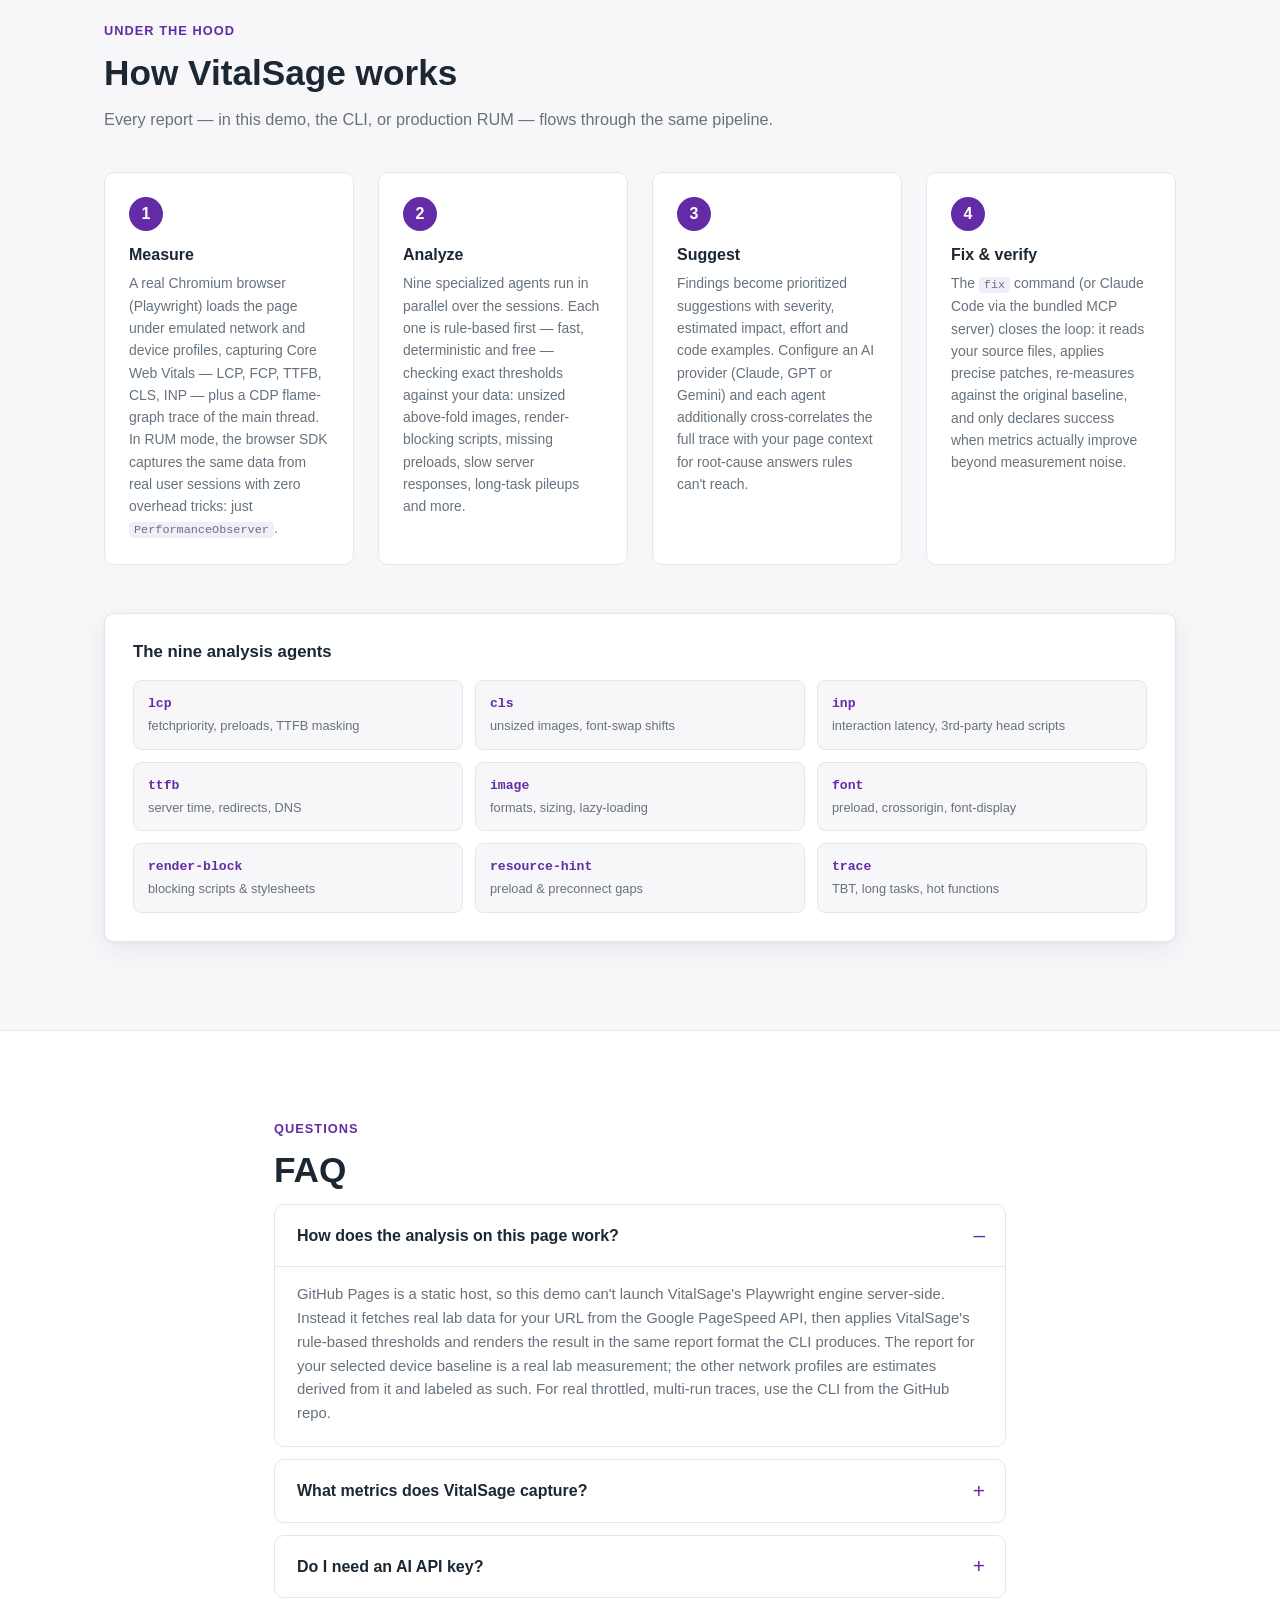
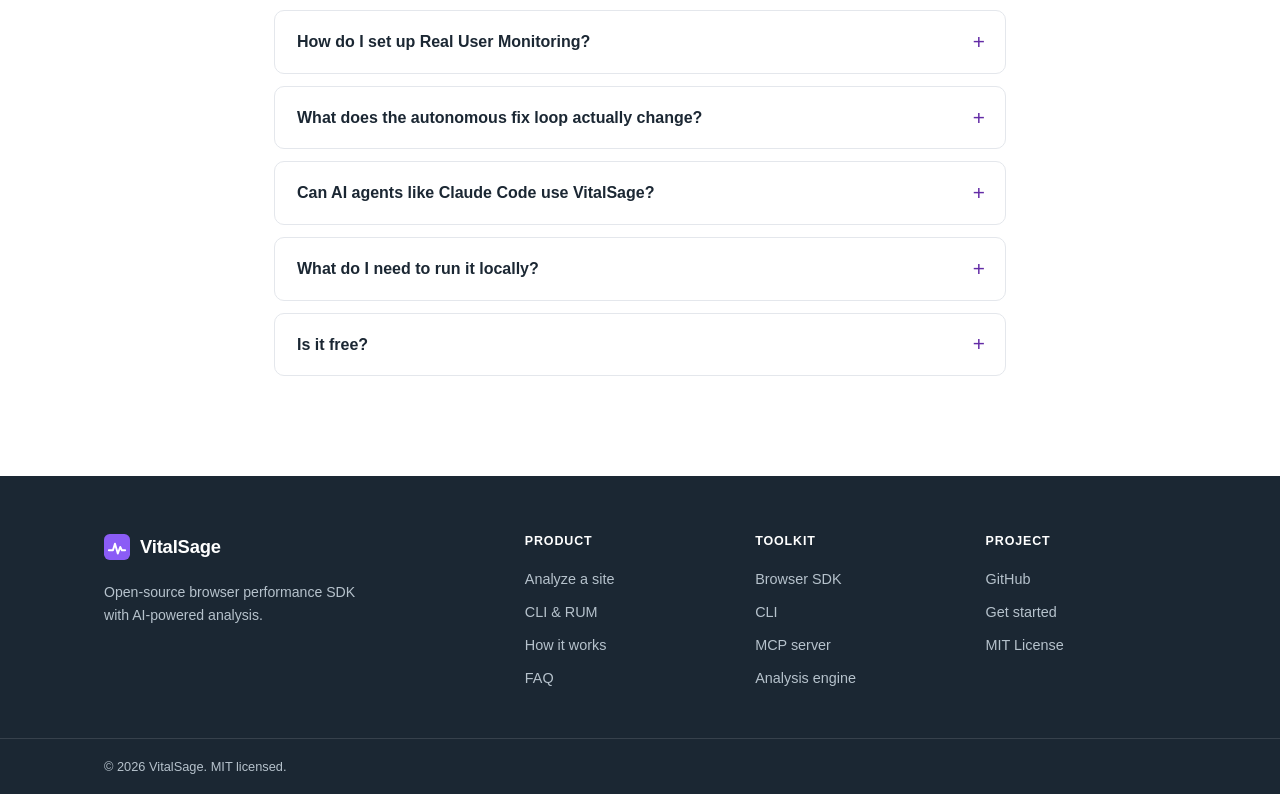
==== commit 84feb13f: "chore: WiFi-only default network, drop hardcoded 3% threshold wording, trim footer" ====
--- a/index.html
+++ b/index.html
@@ -50,7 +50,7 @@
       <div class="search-row">
         <svg class="search-icon" viewBox="0 0 24 24" width="20" height="20" fill="none" stroke="currentColor" stroke-width="2" aria-hidden="true"><circle cx="11" cy="11" r="7"/><path d="m20 20-3.5-3.5"/></svg>
         <input type="text" id="url-input" placeholder="Enter a website address, e.g. example.com" autocomplete="url" spellcheck="false" required>
-        <button type="submit" class="btn btn-primary btn-lg" id="analyze-btn">Run 5 reports</button>
+        <button type="submit" class="btn btn-primary btn-lg" id="analyze-btn">Run report</button>
       </div>
 
       <div class="config-row">
@@ -66,10 +66,10 @@
           <span class="config-label">Network profiles</span>
           <div class="chips" id="network-chips">
             <button type="button" class="chip active" data-network="wifi">WiFi</button>
-            <button type="button" class="chip active" data-network="4g">4G</button>
-            <button type="button" class="chip active" data-network="3g">3G</button>
-            <button type="button" class="chip active" data-network="2g">2G</button>
-            <button type="button" class="chip active" data-network="slow-2g">Slow 2G</button>
+            <button type="button" class="chip" data-network="4g">4G</button>
+            <button type="button" class="chip" data-network="3g">3G</button>
+            <button type="button" class="chip" data-network="2g">2G</button>
+            <button type="button" class="chip" data-network="slow-2g">Slow 2G</button>
           </div>
         </div>
       </div>
@@ -191,7 +191,7 @@
         <p>
           The <code>fix</code> command (or Claude Code via the bundled MCP server) closes the loop:
           it reads your source files, applies precise patches, re-measures against the original
-          baseline, and only declares success when metrics actually improve by ≥ 3%.
+          baseline, and only declares success when metrics actually improve beyond measurement noise.
         </p>
       </div>
     </div>
@@ -267,7 +267,7 @@
         <code>vitalsage fix</code> reads your source directory, asks the AI for precise
         search/replace patches targeting the top-priority finding, applies them, and re-measures the
         page against a pre-change baseline. Safety rails: max 5 patches per attempt, capped file
-        reading, a required <code>--retries</code> budget, and a 3% improvement threshold so
+        reading, a required <code>--retries</code> budget, and an improvement threshold so
         measurement noise never counts as success.
       </p>
     </details>
@@ -341,7 +341,6 @@
   <div class="footer-bottom">
     <div class="container">
       <span>© 2026 VitalSage. MIT licensed.</span>
-      <span>LCP · FCP · TTFB · CLS · INP — rated against Google CrUX thresholds.</span>
     </div>
   </div>
 </footer>
--- a/styles.css
+++ b/styles.css
@@ -263,23 +263,26 @@
 
 .cards-3 {
   display: grid;
-  grid-template-columns: repeat(3, 1fr);
-  gap: 24px;
+  /* minmax(0, 1fr): a bare 1fr can't shrink below the snippet's
+     min-content width, which pushed the grid past the viewport */
+  grid-template-columns: repeat(3, minmax(0, 1fr));
+  gap: 20px;
 }
 .card {
   background: #fff;
   border: 1px solid var(--border);
   border-radius: var(--radius);
   box-shadow: var(--shadow);
-  padding: 26px;
+  padding: 20px;
+  min-width: 0;
   display: flex;
   flex-direction: column;
-  gap: 12px;
+  gap: 10px;
   transition: transform 0.15s ease, box-shadow 0.15s ease;
 }
 .card:hover { transform: translateY(-3px); box-shadow: 0 4px 6px rgba(27,39,51,0.06), 0 14px 34px rgba(27,39,51,0.1); }
-.card h3 { font-size: 1.08rem; }
-.card p { font-size: 0.92rem; color: var(--muted); flex: 1; }
+.card h3 { font-size: 1.02rem; }
+.card p { font-size: 0.88rem; color: var(--muted); flex: 1; }
 .card-icon {
   width: 42px; height: 42px;
   border-radius: 9px;
@@ -293,14 +296,15 @@
 .snippet {
   background: #0f1117;
   border-radius: 8px;
-  padding: 14px 16px;
+  padding: 12px 14px;
   overflow-x: auto;
+  max-width: 100%;
 }
 .snippet code {
   background: none;
   padding: 0;
   font-family: var(--mono);
-  font-size: 0.76rem;
+  font-size: 0.72rem;
   color: #e2e8f0;
   white-space: pre;
 }
@@ -309,7 +313,7 @@
 /* ---------- how it works ---------- */
 .steps {
   display: grid;
-  grid-template-columns: repeat(4, 1fr);
+  grid-template-columns: repeat(4, minmax(0, 1fr));
   gap: 24px;
   margin-bottom: 48px;
 }
@@ -341,7 +345,7 @@
 .agents-panel h3 { font-size: 1.05rem; margin-bottom: 18px; }
 .agents-grid {
   display: grid;
-  grid-template-columns: repeat(3, 1fr);
+  grid-template-columns: repeat(3, minmax(0, 1fr));
   gap: 12px;
 }
 .agent {
@@ -613,8 +617,8 @@
 /* ---------- responsive ---------- */
 @media (max-width: 920px) {
   .cards-3 { grid-template-columns: 1fr; }
-  .steps { grid-template-columns: repeat(2, 1fr); }
-  .agents-grid { grid-template-columns: repeat(2, 1fr); }
+  .steps { grid-template-columns: repeat(2, minmax(0, 1fr)); }
+  .agents-grid { grid-template-columns: repeat(2, minmax(0, 1fr)); }
   .footer-grid { grid-template-columns: 1fr 1fr; }
 }
 @media (max-width: 640px) {
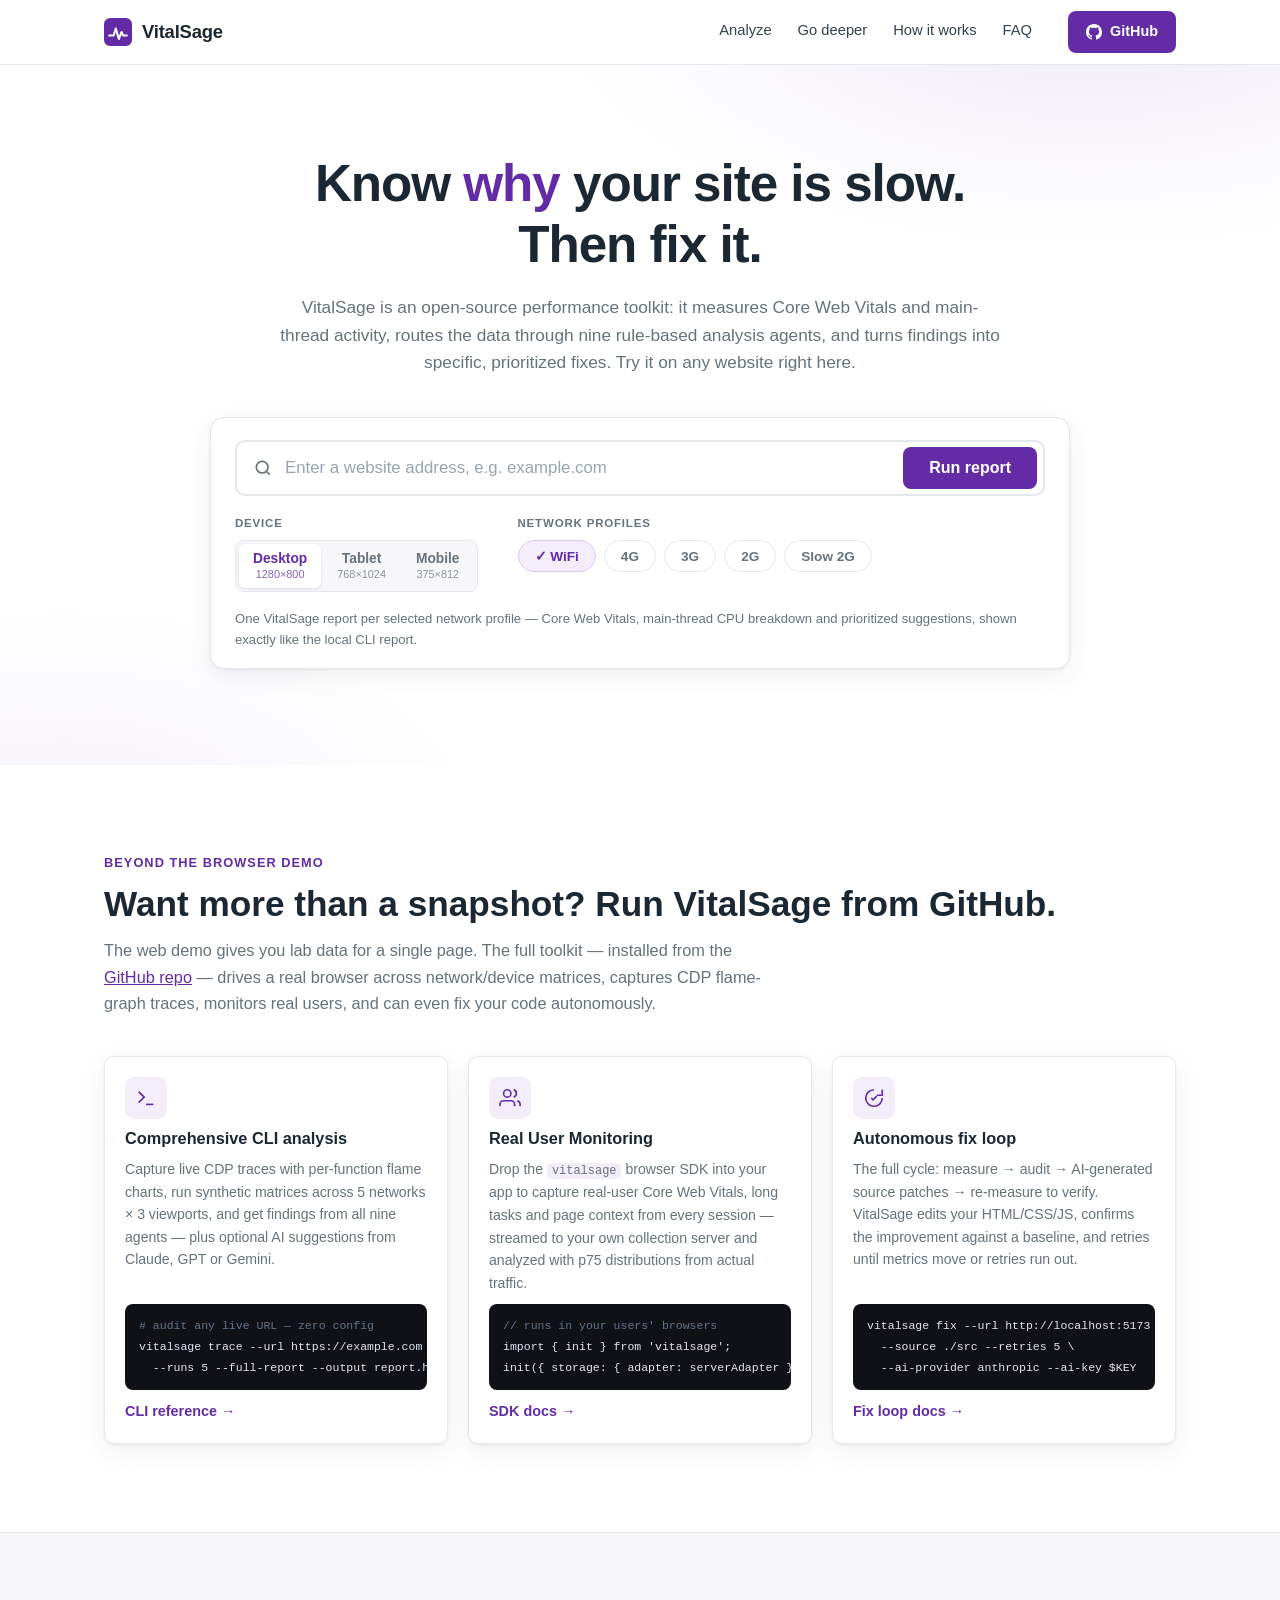
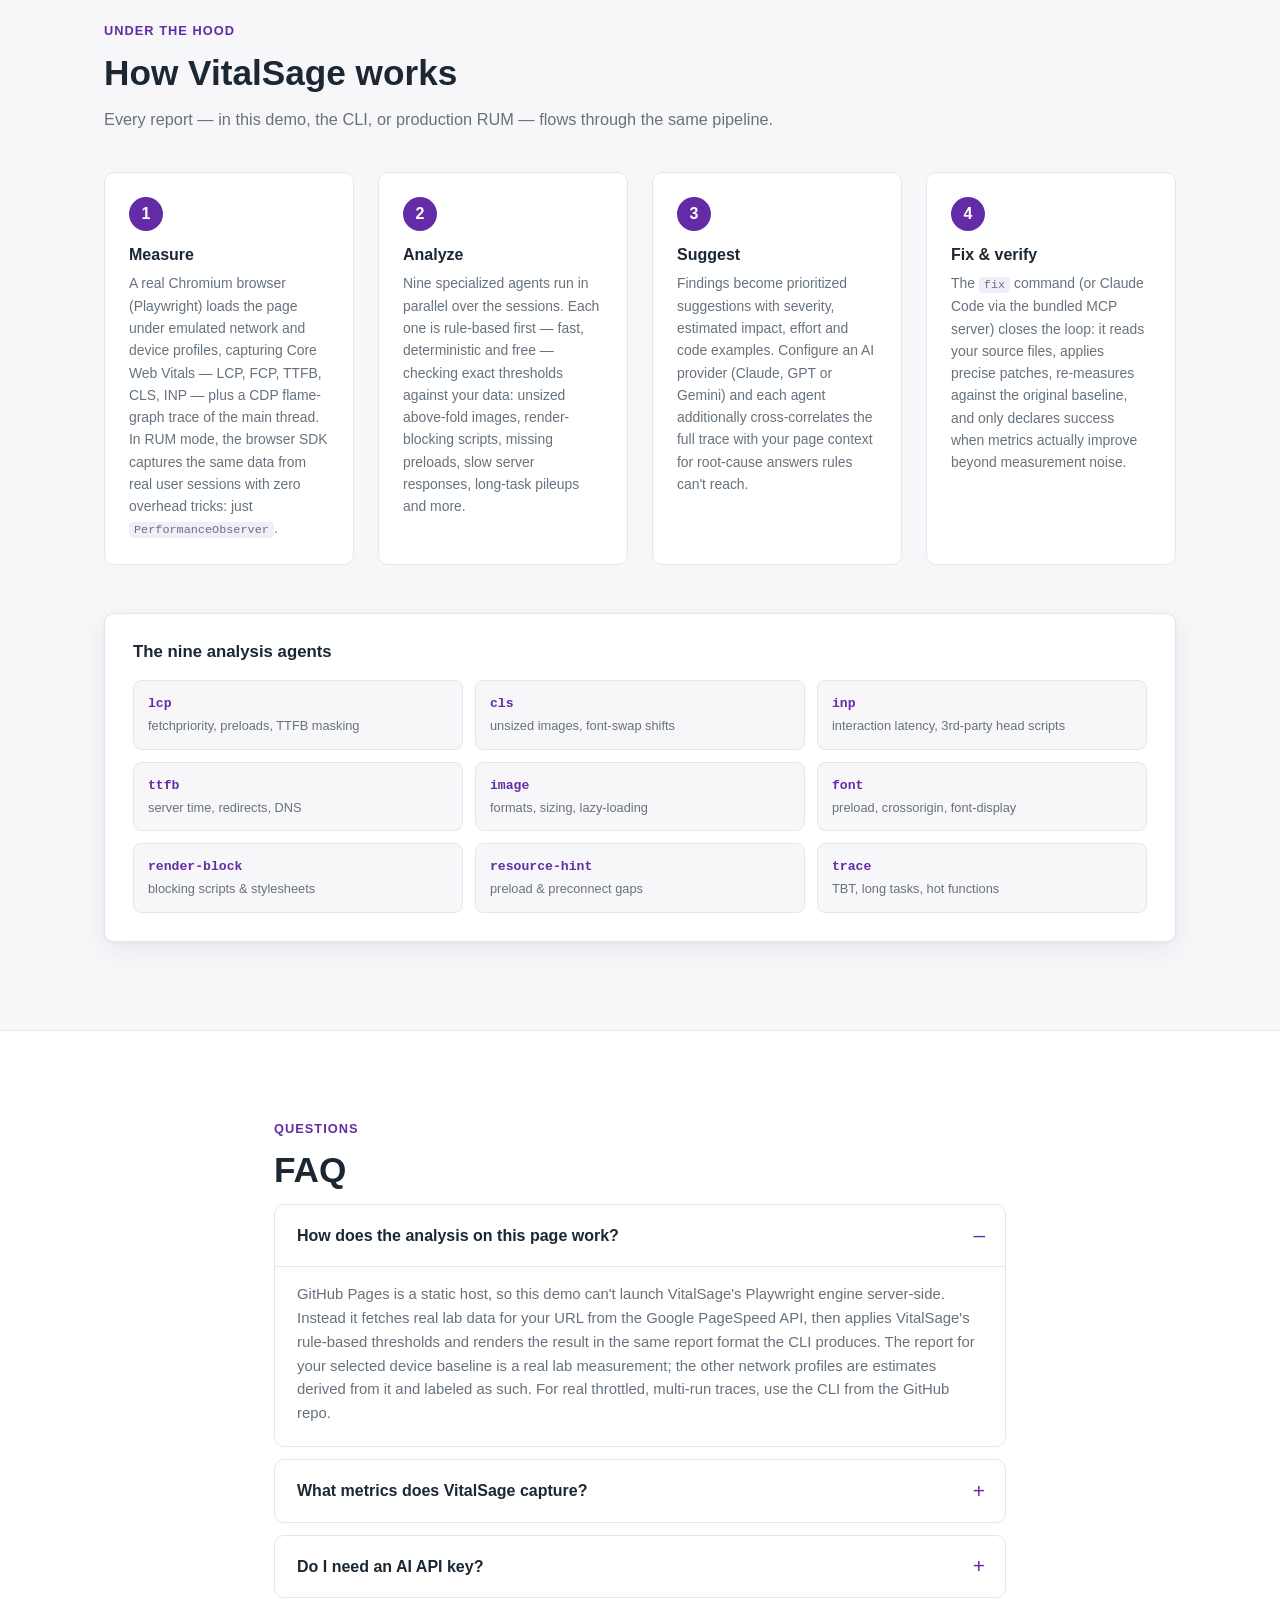
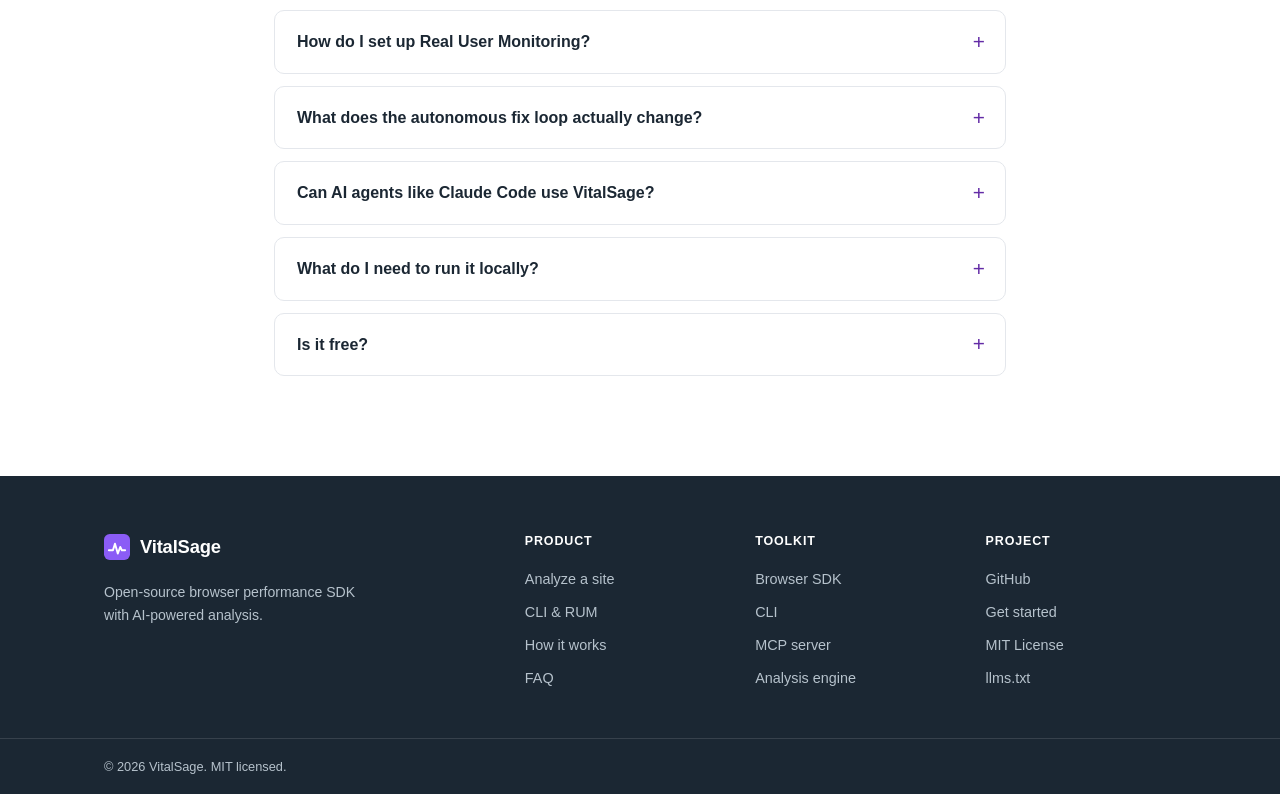
==== commit 5664f59b: "feat: link llms.txt from the head and footer Add a <link rel="llms"> hint in <head> and an llms.txt " ====
--- a/index.html
+++ b/index.html
@@ -5,8 +5,72 @@
 <meta name="viewport" content="width=device-width, initial-scale=1">
 <title>VitalSage — Open-source performance analysis with AI-powered fixes</title>
 <meta name="description" content="Run VitalSage on any website: Core Web Vitals, main-thread analysis and actionable suggestions. Open-source SDK, CLI and autonomous fix loop.">
+<meta name="keywords" content="Core Web Vitals, web performance, LCP, CLS, INP, TTFB, FCP, Lighthouse, performance monitoring, open source, RUM, real user monitoring, PageSpeed">
+<meta name="author" content="VitalSage">
+<meta name="robots" content="index, follow, max-image-preview:large">
+<meta name="theme-color" content="#632CA6">
+<link rel="canonical" href="https://marinaageeva14.github.io/vitalsage-site/">
+
+<!-- Open Graph -->
+<meta property="og:type" content="website">
+<meta property="og:site_name" content="VitalSage">
+<meta property="og:url" content="https://marinaageeva14.github.io/vitalsage-site/">
+<meta property="og:title" content="VitalSage — Open-source performance analysis with AI-powered fixes">
+<meta property="og:description" content="Run VitalSage on any website: Core Web Vitals, main-thread analysis and actionable suggestions. Open-source SDK, CLI and autonomous fix loop.">
+<meta property="og:image" content="https://marinaageeva14.github.io/vitalsage-site/og-image.png">
+<meta property="og:image:width" content="1200">
+<meta property="og:image:height" content="630">
+<meta property="og:image:alt" content="VitalSage — Know why your site is slow. Then fix it.">
+
+<!-- Twitter -->
+<meta name="twitter:card" content="summary_large_image">
+<meta name="twitter:title" content="VitalSage — Open-source performance analysis with AI-powered fixes">
+<meta name="twitter:description" content="Run VitalSage on any website: Core Web Vitals, main-thread analysis and actionable suggestions. Open-source SDK, CLI and autonomous fix loop.">
+<meta name="twitter:image" content="https://marinaageeva14.github.io/vitalsage-site/og-image.png">
+
 <link rel="icon" href="data:image/svg+xml,%3Csvg xmlns='http://www.w3.org/2000/svg' viewBox='0 0 32 32'%3E%3Crect width='32' height='32' rx='7' fill='%23632CA6'/%3E%3Cpath d='M6 20 L11 20 L13.5 12 L17 24 L20 16 L22 20 L26 20' stroke='%23fff' stroke-width='2.4' fill='none' stroke-linecap='round' stroke-linejoin='round'/%3E%3C/svg%3E">
 <link rel="stylesheet" href="styles.css">
+
+<!-- Structured data: helps Google understand the app + FAQ -->
+<script type="application/ld+json">
+{
+  "@context": "https://schema.org",
+  "@graph": [
+    {
+      "@type": "SoftwareApplication",
+      "name": "VitalSage",
+      "applicationCategory": "DeveloperApplication",
+      "operatingSystem": "Cross-platform",
+      "description": "Open-source browser performance SDK with AI-powered analysis. Captures real-user Core Web Vitals and main-thread traces, then routes findings through rule-based agents and an optional LLM for actionable suggestions.",
+      "url": "https://marinaageeva14.github.io/vitalsage-site/",
+      "codeRepository": "https://github.com/marinaageeva14/vitalsage",
+      "license": "https://opensource.org/licenses/MIT",
+      "offers": { "@type": "Offer", "price": "0", "priceCurrency": "USD" }
+    },
+    {
+      "@type": "FAQPage",
+      "mainEntity": [
+        {
+          "@type": "Question",
+          "name": "What metrics does VitalSage capture?",
+          "acceptedAnswer": { "@type": "Answer", "text": "All Core Web Vitals — LCP, FCP, TTFB, CLS and INP — rated against Google CrUX thresholds, plus main-thread trace metrics: Total Blocking Time, long-task counts, JS execute/compile time, rendering time, forced layouts, style recalcs, DOM node counts, JS heap and a per-function CPU flame chart." }
+        },
+        {
+          "@type": "Question",
+          "name": "Do I need an AI API key?",
+          "acceptedAnswer": { "@type": "Answer", "text": "No. VitalSage works fully without an LLM — the nine agents are rule-based and produce data-driven findings on their own. An API key from Anthropic, OpenAI or Gemini is optional and adds deeper suggestions plus the autonomous fix loop." }
+        },
+        {
+          "@type": "Question",
+          "name": "Is VitalSage free?",
+          "acceptedAnswer": { "@type": "Answer", "text": "Yes — VitalSage is fully open source under the MIT license. The only optional cost is your own AI provider key if you enable AI-enhanced suggestions or the fix loop." }
+        }
+      ]
+    }
+  ]
+}
+</script>
+<link rel="llms" type="text/plain" href="https://zmist.vercel.app//s/39f433ea0639532ae074ff12/llms.txt">
 </head>
 <body>
 
@@ -336,6 +400,7 @@
       <a href="https://github.com/marinaageeva14/vitalsage" target="_blank" rel="noopener">GitHub</a>
       <a href="https://github.com/marinaageeva14/vitalsage#get-started" target="_blank" rel="noopener">Get started</a>
       <a href="https://github.com/marinaageeva14/vitalsage/blob/main/LICENSE" target="_blank" rel="noopener">MIT License</a>
+      <a href="https://zmist.vercel.app//s/39f433ea0639532ae074ff12/llms.txt">llms.txt</a>
     </div>
   </div>
   <div class="footer-bottom">
